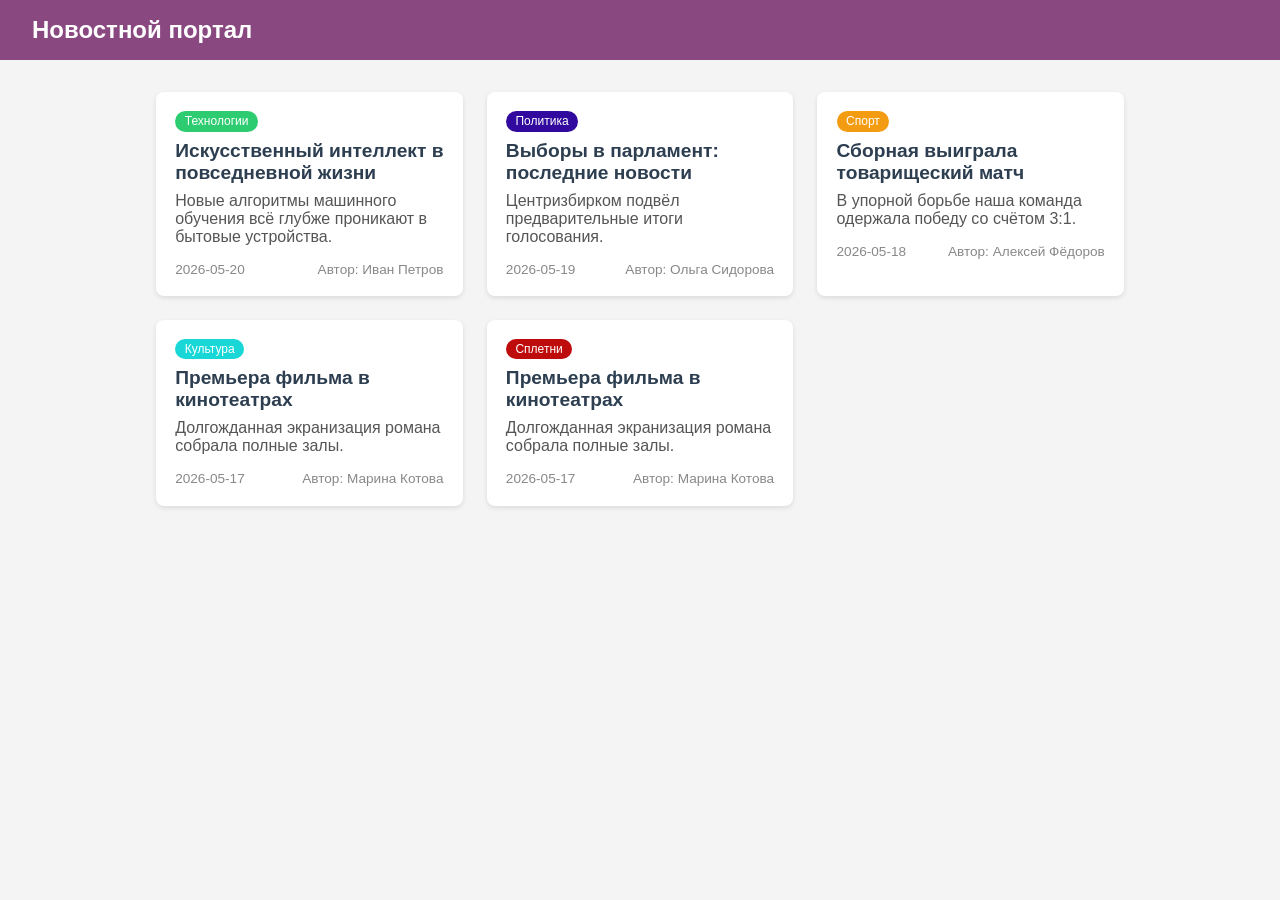
==== index.html @ 19d83688 "Add files via upload" ====
<!DOCTYPE html>
<html lang="ru">
<head>
    <meta charset="UTF-8">
    <meta name="viewport" content="width=device-width, initial-scale=1.0">
    <title>Новостной портал</title>
    <link rel="stylesheet" href="style.css">
</head>
<body>
    <header>
        <h1>Новостной портал</h1>
    </header>

    <div class="container">
        <div class="news-grid" id="newsContainer"></div>
    </div>

</footer>

    <script src="script_view.js"></script>
</footer>
</body>
</html>
---- style.css ----
* {
    box-sizing: border-box;
    margin: 0;
    padding: 0;
}

body {
    font-family: 'Segoe UI', Tahoma, Geneva, Verdana, sans-serif;
    background: #f4f4f4;
}

header {
    background: #894980;
    color: white;
    padding: 1rem 2rem;
    display: flex;
    justify-content: space-between;
    align-items: center;
}

header h1 {
    font-size: 1.5rem;
}

.btn {
    background: #7d2675;
    color: white;
    border: none;
    padding: 0.5rem 1rem;
    border-radius: 4px;
    cursor: pointer;
    font-size: 1rem;
    text-decoration: none;
    display: inline-block;
    transition: background 0.2s;
}

.btn:hover {
    background: #2980b9;
}

.btn.danger {
    background: #e74c3c;
}

.btn.danger:hover {
    background: #c0392b;
}

.btn.warning {
    background: #f39c12;
}

.btn.warning:hover {
    background: #e67e22;
}

.container {
    max-width: 1000px;
    margin: 2rem auto;
    padding: 0 1rem;
}

/* Форма добавления / редактирования */
.add-form {
    background: white;
    padding: 1.5rem;
    border-radius: 8px;
    box-shadow: 0 2px 5px rgba(0,0,0,0.1);
    margin-bottom: 2rem;
    display: none;
}

.add-form.active {
    display: block;
}

.form-group {
    margin-bottom: 1rem;
}

.form-group label {
    display: block;
    margin-bottom: 0.3rem;
    font-weight: 600;
}

.form-group input,
.form-group textarea,
.form-group select {
    width: 100%;
    padding: 0.5rem;
    border: 1px solid #ddd;
    border-radius: 4px;
    font-family: inherit;
}

.form-group textarea {
    min-height: 80px;
    resize: vertical;
}

/* Сетка для отображения новостей (на главной) */
.news-grid {
    display: grid;
    grid-template-columns: repeat(auto-fill, minmax(300px, 1fr));
    gap: 1.5rem;
}

/* Карточки (и для главной, и для админки — с некоторыми отличиями) */
.card {
    background: white;
    border-radius: 8px;
    overflow: hidden;
    box-shadow: 0 2px 5px rgba(0,0,0,0.1);
    display: flex;
    flex-direction: column;
}

.card-body {
    padding: 1.2rem;
    flex: 1;
}

.card-title {
    font-size: 1.2rem;
    margin-bottom: 0.5rem;
    color: #2c3e50;
}

.card-text {
    color: #555;
    margin-bottom: 1rem;
}

.card-meta {
    font-size: 0.85rem;
    color: #888;
    display: flex;
    justify-content: space-between;
    margin-top: 1rem;
}

.badge {
    display: inline-block;
    padding: 0.2rem 0.6rem;
    border-radius: 12px;
    font-size: 0.75rem;
    color: white;
    background: #3498db;
    margin-bottom: 0.5rem;
}


.badge.gossip { background: #be0b0b; }
.badge.politics { background: #31099e; }
.badge.tech { background: #2ecc71; }
.badge.sport { background: #f39c12; }
.badge.culture { background: #19d7d7; }

.card-actions {
    padding: 0.8rem 1.2rem;
    border-top: 1px solid #eee;
    display: flex;
    gap: 0.5rem;
}

/* Список в админке: гибкая таблица */
.admin-news-list .admin-item {
    background: white;
    padding: 1rem;
    margin-bottom: 0.8rem;
    border-radius: 6px;
    box-shadow: 0 1px 3px rgba(0,0,0,0.1);
    display: flex;
    justify-content: space-between;
    align-items: center;
}

.admin-item .info {
    flex: 1;
}

.admin-item .info strong {
    font-size: 1.1rem;
}

.admin-item .info .meta {
    font-size: 0.85rem;
    color: #666;
    margin-top: 0.3rem;
}

.admin-item .actions {
    display: flex;
    gap: 0.5rem;
}
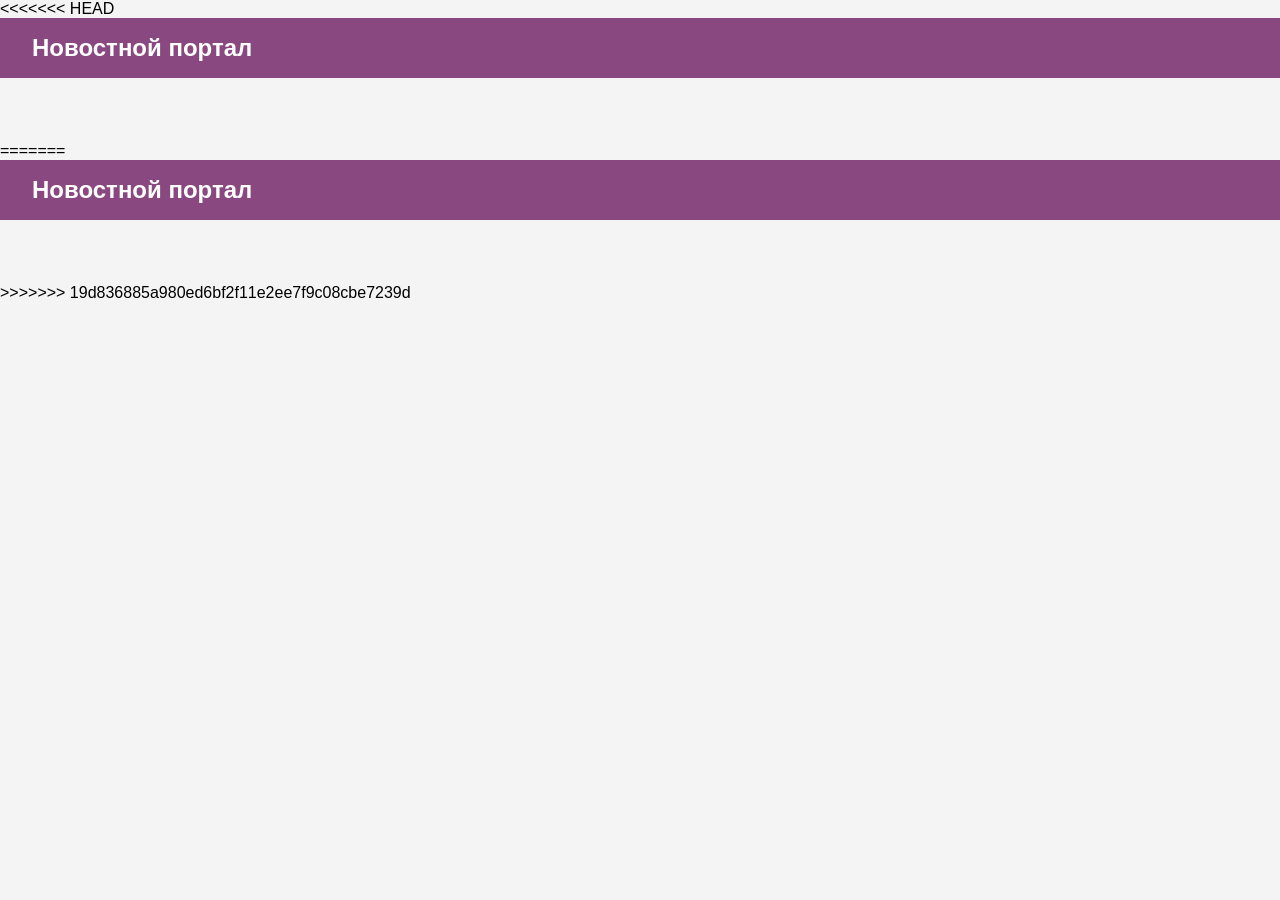
==== commit 089bd6cc: "sdd" ====
--- a/index.html
+++ b/index.html
@@ -1,23 +1,48 @@
-<!DOCTYPE html>
-<html lang="ru">
-<head>
-    <meta charset="UTF-8">
-    <meta name="viewport" content="width=device-width, initial-scale=1.0">
-    <title>Новостной портал</title>
-    <link rel="stylesheet" href="style.css">
-</head>
-<body>
-    <header>
-        <h1>Новостной портал</h1>
-    </header>
-
-    <div class="container">
-        <div class="news-grid" id="newsContainer"></div>
-    </div>
-
-</footer>
-
-    <script src="script_view.js"></script>
-</footer>
-</body>
+<<<<<<< HEAD
+<!DOCTYPE html>
+<html lang="ru">
+<head>
+    <meta charset="UTF-8">
+    <meta name="viewport" content="width=device-width, initial-scale=1.0">
+    <title>Новостной портал</title>
+    <link rel="stylesheet" href="style.css">
+</head>
+<body>
+    <header>
+        <h1>Новостной портал</h1>
+    </header>
+
+    <div class="container">
+        <div class="news-grid" id="newsContainer"></div>
+    </div>
+
+</footer>
+
+    <script src="script_view.js"></script>
+</footer>
+</body>
+=======
+<!DOCTYPE html>
+<html lang="ru">
+<head>
+    <meta charset="UTF-8">
+    <meta name="viewport" content="width=device-width, initial-scale=1.0">
+    <title>Новостной портал</title>
+    <link rel="stylesheet" href="style.css">
+</head>
+<body>
+    <header>
+        <h1>Новостной портал</h1>
+    </header>
+
+    <div class="container">
+        <div class="news-grid" id="newsContainer"></div>
+    </div>
+
+</footer>
+
+    <script src="script_view.js"></script>
+</footer>
+</body>
+>>>>>>> 19d836885a980ed6bf2f11e2ee7f9c08cbe7239d
 </html>
--- a/style.css
+++ b/style.css
@@ -1,197 +1,197 @@
-* {
-    box-sizing: border-box;
-    margin: 0;
-    padding: 0;
-}
-
-body {
-    font-family: 'Segoe UI', Tahoma, Geneva, Verdana, sans-serif;
-    background: #f4f4f4;
-}
-
-header {
-    background: #894980;
-    color: white;
-    padding: 1rem 2rem;
-    display: flex;
-    justify-content: space-between;
-    align-items: center;
-}
-
-header h1 {
-    font-size: 1.5rem;
-}
-
-.btn {
-    background: #7d2675;
-    color: white;
-    border: none;
-    padding: 0.5rem 1rem;
-    border-radius: 4px;
-    cursor: pointer;
-    font-size: 1rem;
-    text-decoration: none;
-    display: inline-block;
-    transition: background 0.2s;
-}
-
-.btn:hover {
-    background: #2980b9;
-}
-
-.btn.danger {
-    background: #e74c3c;
-}
-
-.btn.danger:hover {
-    background: #c0392b;
-}
-
-.btn.warning {
-    background: #f39c12;
-}
-
-.btn.warning:hover {
-    background: #e67e22;
-}
-
-.container {
-    max-width: 1000px;
-    margin: 2rem auto;
-    padding: 0 1rem;
-}
-
-/* Форма добавления / редактирования */
-.add-form {
-    background: white;
-    padding: 1.5rem;
-    border-radius: 8px;
-    box-shadow: 0 2px 5px rgba(0,0,0,0.1);
-    margin-bottom: 2rem;
-    display: none;
-}
-
-.add-form.active {
-    display: block;
-}
-
-.form-group {
-    margin-bottom: 1rem;
-}
-
-.form-group label {
-    display: block;
-    margin-bottom: 0.3rem;
-    font-weight: 600;
-}
-
-.form-group input,
-.form-group textarea,
-.form-group select {
-    width: 100%;
-    padding: 0.5rem;
-    border: 1px solid #ddd;
-    border-radius: 4px;
-    font-family: inherit;
-}
-
-.form-group textarea {
-    min-height: 80px;
-    resize: vertical;
-}
-
-/* Сетка для отображения новостей (на главной) */
-.news-grid {
-    display: grid;
-    grid-template-columns: repeat(auto-fill, minmax(300px, 1fr));
-    gap: 1.5rem;
-}
-
-/* Карточки (и для главной, и для админки — с некоторыми отличиями) */
-.card {
-    background: white;
-    border-radius: 8px;
-    overflow: hidden;
-    box-shadow: 0 2px 5px rgba(0,0,0,0.1);
-    display: flex;
-    flex-direction: column;
-}
-
-.card-body {
-    padding: 1.2rem;
-    flex: 1;
-}
-
-.card-title {
-    font-size: 1.2rem;
-    margin-bottom: 0.5rem;
-    color: #2c3e50;
-}
-
-.card-text {
-    color: #555;
-    margin-bottom: 1rem;
-}
-
-.card-meta {
-    font-size: 0.85rem;
-    color: #888;
-    display: flex;
-    justify-content: space-between;
-    margin-top: 1rem;
-}
-
-.badge {
-    display: inline-block;
-    padding: 0.2rem 0.6rem;
-    border-radius: 12px;
-    font-size: 0.75rem;
-    color: white;
-    background: #3498db;
-    margin-bottom: 0.5rem;
-}
-
-
-.badge.gossip { background: #be0b0b; }
-.badge.politics { background: #31099e; }
-.badge.tech { background: #2ecc71; }
-.badge.sport { background: #f39c12; }
-.badge.culture { background: #19d7d7; }
-
-.card-actions {
-    padding: 0.8rem 1.2rem;
-    border-top: 1px solid #eee;
-    display: flex;
-    gap: 0.5rem;
-}
-
-/* Список в админке: гибкая таблица */
-.admin-news-list .admin-item {
-    background: white;
-    padding: 1rem;
-    margin-bottom: 0.8rem;
-    border-radius: 6px;
-    box-shadow: 0 1px 3px rgba(0,0,0,0.1);
-    display: flex;
-    justify-content: space-between;
-    align-items: center;
-}
-
-.admin-item .info {
-    flex: 1;
-}
-
-.admin-item .info strong {
-    font-size: 1.1rem;
-}
-
-.admin-item .info .meta {
-    font-size: 0.85rem;
-    color: #666;
-    margin-top: 0.3rem;
-}
-
-.admin-item .actions {
-    display: flex;
-    gap: 0.5rem;
+* {
+    box-sizing: border-box;
+    margin: 0;
+    padding: 0;
+}
+
+body {
+    font-family: 'Segoe UI', Tahoma, Geneva, Verdana, sans-serif;
+    background: #f4f4f4;
+}
+
+header {
+    background: #894980;
+    color: white;
+    padding: 1rem 2rem;
+    display: flex;
+    justify-content: space-between;
+    align-items: center;
+}
+
+header h1 {
+    font-size: 1.5rem;
+}
+
+.btn {
+    background: #7d2675;
+    color: white;
+    border: none;
+    padding: 0.5rem 1rem;
+    border-radius: 4px;
+    cursor: pointer;
+    font-size: 1rem;
+    text-decoration: none;
+    display: inline-block;
+    transition: background 0.2s;
+}
+
+.btn:hover {
+    background: #2980b9;
+}
+
+.btn.danger {
+    background: #e74c3c;
+}
+
+.btn.danger:hover {
+    background: #c0392b;
+}
+
+.btn.warning {
+    background: #f39c12;
+}
+
+.btn.warning:hover {
+    background: #e67e22;
+}
+
+.container {
+    max-width: 1000px;
+    margin: 2rem auto;
+    padding: 0 1rem;
+}
+
+/* Форма добавления / редактирования */
+.add-form {
+    background: white;
+    padding: 1.5rem;
+    border-radius: 8px;
+    box-shadow: 0 2px 5px rgba(0,0,0,0.1);
+    margin-bottom: 2rem;
+    display: none;
+}
+
+.add-form.active {
+    display: block;
+}
+
+.form-group {
+    margin-bottom: 1rem;
+}
+
+.form-group label {
+    display: block;
+    margin-bottom: 0.3rem;
+    font-weight: 600;
+}
+
+.form-group input,
+.form-group textarea,
+.form-group select {
+    width: 100%;
+    padding: 0.5rem;
+    border: 1px solid #ddd;
+    border-radius: 4px;
+    font-family: inherit;
+}
+
+.form-group textarea {
+    min-height: 80px;
+    resize: vertical;
+}
+
+/* Сетка для отображения новостей (на главной) */
+.news-grid {
+    display: grid;
+    grid-template-columns: repeat(auto-fill, minmax(300px, 1fr));
+    gap: 1.5rem;
+}
+
+/* Карточки (и для главной, и для админки — с некоторыми отличиями) */
+.card {
+    background: white;
+    border-radius: 8px;
+    overflow: hidden;
+    box-shadow: 0 2px 5px rgba(0,0,0,0.1);
+    display: flex;
+    flex-direction: column;
+}
+
+.card-body {
+    padding: 1.2rem;
+    flex: 1;
+}
+
+.card-title {
+    font-size: 1.2rem;
+    margin-bottom: 0.5rem;
+    color: #2c3e50;
+}
+
+.card-text {
+    color: #555;
+    margin-bottom: 1rem;
+}
+
+.card-meta {
+    font-size: 0.85rem;
+    color: #888;
+    display: flex;
+    justify-content: space-between;
+    margin-top: 1rem;
+}
+
+.badge {
+    display: inline-block;
+    padding: 0.2rem 0.6rem;
+    border-radius: 12px;
+    font-size: 0.75rem;
+    color: white;
+    background: #3498db;
+    margin-bottom: 0.5rem;
+}
+
+
+.badge.gossip { background: #be0b0b; }
+.badge.politics { background: #31099e; }
+.badge.tech { background: #2ecc71; }
+.badge.sport { background: #f39c12; }
+.badge.culture { background: #19d7d7; }
+
+.card-actions {
+    padding: 0.8rem 1.2rem;
+    border-top: 1px solid #eee;
+    display: flex;
+    gap: 0.5rem;
+}
+
+/* Список в админке: гибкая таблица */
+.admin-news-list .admin-item {
+    background: white;
+    padding: 1rem;
+    margin-bottom: 0.8rem;
+    border-radius: 6px;
+    box-shadow: 0 1px 3px rgba(0,0,0,0.1);
+    display: flex;
+    justify-content: space-between;
+    align-items: center;
+}
+
+.admin-item .info {
+    flex: 1;
+}
+
+.admin-item .info strong {
+    font-size: 1.1rem;
+}
+
+.admin-item .info .meta {
+    font-size: 0.85rem;
+    color: #666;
+    margin-top: 0.3rem;
+}
+
+.admin-item .actions {
+    display: flex;
+    gap: 0.5rem;
 }
--- a/style.css
+++ b/style.css
@@ -1,197 +1,197 @@
-* {
-    box-sizing: border-box;
-    margin: 0;
-    padding: 0;
-}
-
-body {
-    font-family: 'Segoe UI', Tahoma, Geneva, Verdana, sans-serif;
-    background: #f4f4f4;
-}
-
-header {
-    background: #894980;
-    color: white;
-    padding: 1rem 2rem;
-    display: flex;
-    justify-content: space-between;
-    align-items: center;
-}
-
-header h1 {
-    font-size: 1.5rem;
-}
-
-.btn {
-    background: #7d2675;
-    color: white;
-    border: none;
-    padding: 0.5rem 1rem;
-    border-radius: 4px;
-    cursor: pointer;
-    font-size: 1rem;
-    text-decoration: none;
-    display: inline-block;
-    transition: background 0.2s;
-}
-
-.btn:hover {
-    background: #2980b9;
-}
-
-.btn.danger {
-    background: #e74c3c;
-}
-
-.btn.danger:hover {
-    background: #c0392b;
-}
-
-.btn.warning {
-    background: #f39c12;
-}
-
-.btn.warning:hover {
-    background: #e67e22;
-}
-
-.container {
-    max-width: 1000px;
-    margin: 2rem auto;
-    padding: 0 1rem;
-}
-
-/* Форма добавления / редактирования */
-.add-form {
-    background: white;
-    padding: 1.5rem;
-    border-radius: 8px;
-    box-shadow: 0 2px 5px rgba(0,0,0,0.1);
-    margin-bottom: 2rem;
-    display: none;
-}
-
-.add-form.active {
-    display: block;
-}
-
-.form-group {
-    margin-bottom: 1rem;
-}
-
-.form-group label {
-    display: block;
-    margin-bottom: 0.3rem;
-    font-weight: 600;
-}
-
-.form-group input,
-.form-group textarea,
-.form-group select {
-    width: 100%;
-    padding: 0.5rem;
-    border: 1px solid #ddd;
-    border-radius: 4px;
-    font-family: inherit;
-}
-
-.form-group textarea {
-    min-height: 80px;
-    resize: vertical;
-}
-
-/* Сетка для отображения новостей (на главной) */
-.news-grid {
-    display: grid;
-    grid-template-columns: repeat(auto-fill, minmax(300px, 1fr));
-    gap: 1.5rem;
-}
-
-/* Карточки (и для главной, и для админки — с некоторыми отличиями) */
-.card {
-    background: white;
-    border-radius: 8px;
-    overflow: hidden;
-    box-shadow: 0 2px 5px rgba(0,0,0,0.1);
-    display: flex;
-    flex-direction: column;
-}
-
-.card-body {
-    padding: 1.2rem;
-    flex: 1;
-}
-
-.card-title {
-    font-size: 1.2rem;
-    margin-bottom: 0.5rem;
-    color: #2c3e50;
-}
-
-.card-text {
-    color: #555;
-    margin-bottom: 1rem;
-}
-
-.card-meta {
-    font-size: 0.85rem;
-    color: #888;
-    display: flex;
-    justify-content: space-between;
-    margin-top: 1rem;
-}
-
-.badge {
-    display: inline-block;
-    padding: 0.2rem 0.6rem;
-    border-radius: 12px;
-    font-size: 0.75rem;
-    color: white;
-    background: #3498db;
-    margin-bottom: 0.5rem;
-}
-
-
-.badge.gossip { background: #be0b0b; }
-.badge.politics { background: #31099e; }
-.badge.tech { background: #2ecc71; }
-.badge.sport { background: #f39c12; }
-.badge.culture { background: #19d7d7; }
-
-.card-actions {
-    padding: 0.8rem 1.2rem;
-    border-top: 1px solid #eee;
-    display: flex;
-    gap: 0.5rem;
-}
-
-/* Список в админке: гибкая таблица */
-.admin-news-list .admin-item {
-    background: white;
-    padding: 1rem;
-    margin-bottom: 0.8rem;
-    border-radius: 6px;
-    box-shadow: 0 1px 3px rgba(0,0,0,0.1);
-    display: flex;
-    justify-content: space-between;
-    align-items: center;
-}
-
-.admin-item .info {
-    flex: 1;
-}
-
-.admin-item .info strong {
-    font-size: 1.1rem;
-}
-
-.admin-item .info .meta {
-    font-size: 0.85rem;
-    color: #666;
-    margin-top: 0.3rem;
-}
-
-.admin-item .actions {
-    display: flex;
-    gap: 0.5rem;
+* {
+    box-sizing: border-box;
+    margin: 0;
+    padding: 0;
+}
+
+body {
+    font-family: 'Segoe UI', Tahoma, Geneva, Verdana, sans-serif;
+    background: #f4f4f4;
+}
+
+header {
+    background: #894980;
+    color: white;
+    padding: 1rem 2rem;
+    display: flex;
+    justify-content: space-between;
+    align-items: center;
+}
+
+header h1 {
+    font-size: 1.5rem;
+}
+
+.btn {
+    background: #7d2675;
+    color: white;
+    border: none;
+    padding: 0.5rem 1rem;
+    border-radius: 4px;
+    cursor: pointer;
+    font-size: 1rem;
+    text-decoration: none;
+    display: inline-block;
+    transition: background 0.2s;
+}
+
+.btn:hover {
+    background: #2980b9;
+}
+
+.btn.danger {
+    background: #e74c3c;
+}
+
+.btn.danger:hover {
+    background: #c0392b;
+}
+
+.btn.warning {
+    background: #f39c12;
+}
+
+.btn.warning:hover {
+    background: #e67e22;
+}
+
+.container {
+    max-width: 1000px;
+    margin: 2rem auto;
+    padding: 0 1rem;
+}
+
+/* Форма добавления / редактирования */
+.add-form {
+    background: white;
+    padding: 1.5rem;
+    border-radius: 8px;
+    box-shadow: 0 2px 5px rgba(0,0,0,0.1);
+    margin-bottom: 2rem;
+    display: none;
+}
+
+.add-form.active {
+    display: block;
+}
+
+.form-group {
+    margin-bottom: 1rem;
+}
+
+.form-group label {
+    display: block;
+    margin-bottom: 0.3rem;
+    font-weight: 600;
+}
+
+.form-group input,
+.form-group textarea,
+.form-group select {
+    width: 100%;
+    padding: 0.5rem;
+    border: 1px solid #ddd;
+    border-radius: 4px;
+    font-family: inherit;
+}
+
+.form-group textarea {
+    min-height: 80px;
+    resize: vertical;
+}
+
+/* Сетка для отображения новостей (на главной) */
+.news-grid {
+    display: grid;
+    grid-template-columns: repeat(auto-fill, minmax(300px, 1fr));
+    gap: 1.5rem;
+}
+
+/* Карточки (и для главной, и для админки — с некоторыми отличиями) */
+.card {
+    background: white;
+    border-radius: 8px;
+    overflow: hidden;
+    box-shadow: 0 2px 5px rgba(0,0,0,0.1);
+    display: flex;
+    flex-direction: column;
+}
+
+.card-body {
+    padding: 1.2rem;
+    flex: 1;
+}
+
+.card-title {
+    font-size: 1.2rem;
+    margin-bottom: 0.5rem;
+    color: #2c3e50;
+}
+
+.card-text {
+    color: #555;
+    margin-bottom: 1rem;
+}
+
+.card-meta {
+    font-size: 0.85rem;
+    color: #888;
+    display: flex;
+    justify-content: space-between;
+    margin-top: 1rem;
+}
+
+.badge {
+    display: inline-block;
+    padding: 0.2rem 0.6rem;
+    border-radius: 12px;
+    font-size: 0.75rem;
+    color: white;
+    background: #3498db;
+    margin-bottom: 0.5rem;
+}
+
+
+.badge.gossip { background: #be0b0b; }
+.badge.politics { background: #31099e; }
+.badge.tech { background: #2ecc71; }
+.badge.sport { background: #f39c12; }
+.badge.culture { background: #19d7d7; }
+
+.card-actions {
+    padding: 0.8rem 1.2rem;
+    border-top: 1px solid #eee;
+    display: flex;
+    gap: 0.5rem;
+}
+
+/* Список в админке: гибкая таблица */
+.admin-news-list .admin-item {
+    background: white;
+    padding: 1rem;
+    margin-bottom: 0.8rem;
+    border-radius: 6px;
+    box-shadow: 0 1px 3px rgba(0,0,0,0.1);
+    display: flex;
+    justify-content: space-between;
+    align-items: center;
+}
+
+.admin-item .info {
+    flex: 1;
+}
+
+.admin-item .info strong {
+    font-size: 1.1rem;
+}
+
+.admin-item .info .meta {
+    font-size: 0.85rem;
+    color: #666;
+    margin-top: 0.3rem;
+}
+
+.admin-item .actions {
+    display: flex;
+    gap: 0.5rem;
 }
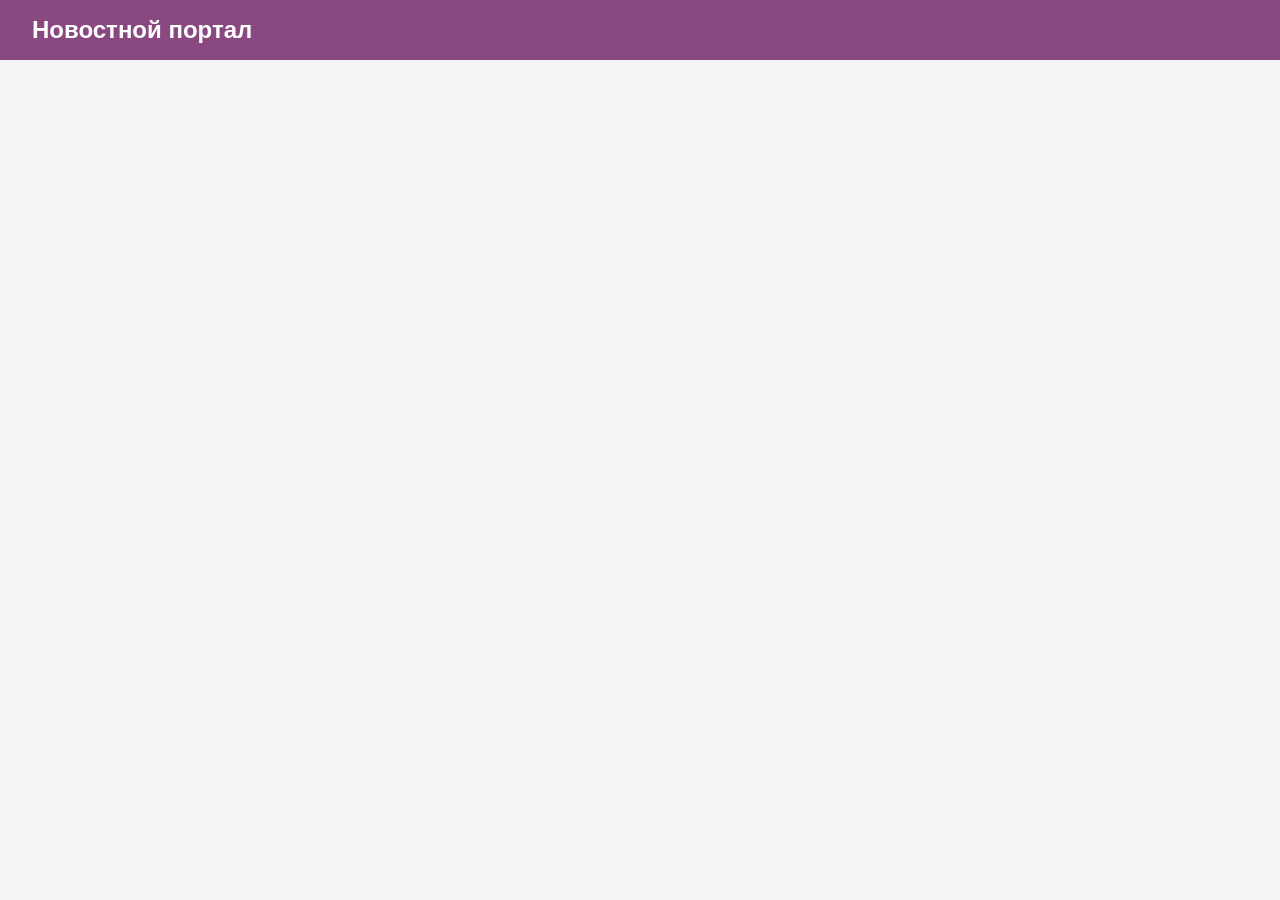
==== commit 9c948cd7: "Update index.html" ====
--- a/index.html
+++ b/index.html
@@ -1,4 +1,3 @@
-<<<<<<< HEAD
 <!DOCTYPE html>
 <html lang="ru">
 <head>
@@ -21,28 +20,4 @@
     <script src="script_view.js"></script>
 </footer>
 </body>
-=======
-<!DOCTYPE html>
-<html lang="ru">
-<head>
-    <meta charset="UTF-8">
-    <meta name="viewport" content="width=device-width, initial-scale=1.0">
-    <title>Новостной портал</title>
-    <link rel="stylesheet" href="style.css">
-</head>
-<body>
-    <header>
-        <h1>Новостной портал</h1>
-    </header>
-
-    <div class="container">
-        <div class="news-grid" id="newsContainer"></div>
-    </div>
-
-</footer>
-
-    <script src="script_view.js"></script>
-</footer>
-</body>
->>>>>>> 19d836885a980ed6bf2f11e2ee7f9c08cbe7239d
 </html>
--- a/style.css
+++ b/style.css
@@ -194,4 +194,201 @@
 .admin-item .actions {
     display: flex;
     gap: 0.5rem;
+}
+* {
+    box-sizing: border-box;
+    margin: 0;
+    padding: 0;
+}
+
+body {
+    font-family: 'Segoe UI', Tahoma, Geneva, Verdana, sans-serif;
+    background: #f4f4f4;
+}
+
+header {
+    background: #894980;
+    color: white;
+    padding: 1rem 2rem;
+    display: flex;
+    justify-content: space-between;
+    align-items: center;
+}
+
+header h1 {
+    font-size: 1.5rem;
+}
+
+.btn {
+    background: #7d2675;
+    color: white;
+    border: none;
+    padding: 0.5rem 1rem;
+    border-radius: 4px;
+    cursor: pointer;
+    font-size: 1rem;
+    text-decoration: none;
+    display: inline-block;
+    transition: background 0.2s;
+}
+
+.btn:hover {
+    background: #2980b9;
+}
+
+.btn.danger {
+    background: #e74c3c;
+}
+
+.btn.danger:hover {
+    background: #c0392b;
+}
+
+.btn.warning {
+    background: #f39c12;
+}
+
+.btn.warning:hover {
+    background: #e67e22;
+}
+
+.container {
+    max-width: 1000px;
+    margin: 2rem auto;
+    padding: 0 1rem;
+}
+
+/* Форма добавления / редактирования */
+.add-form {
+    background: white;
+    padding: 1.5rem;
+    border-radius: 8px;
+    box-shadow: 0 2px 5px rgba(0,0,0,0.1);
+    margin-bottom: 2rem;
+    display: none;
+}
+
+.add-form.active {
+    display: block;
+}
+
+.form-group {
+    margin-bottom: 1rem;
+}
+
+.form-group label {
+    display: block;
+    margin-bottom: 0.3rem;
+    font-weight: 600;
+}
+
+.form-group input,
+.form-group textarea,
+.form-group select {
+    width: 100%;
+    padding: 0.5rem;
+    border: 1px solid #ddd;
+    border-radius: 4px;
+    font-family: inherit;
+}
+
+.form-group textarea {
+    min-height: 80px;
+    resize: vertical;
+}
+
+/* Сетка для отображения новостей (на главной) */
+.news-grid {
+    display: grid;
+    grid-template-columns: repeat(auto-fill, minmax(300px, 1fr));
+    gap: 1.5rem;
+}
+
+/* Карточки (и для главной, и для админки — с некоторыми отличиями) */
+.card {
+    background: white;
+    border-radius: 8px;
+    overflow: hidden;
+    box-shadow: 0 2px 5px rgba(0,0,0,0.1);
+    display: flex;
+    flex-direction: column;
+}
+
+.card-body {
+    padding: 1.2rem;
+    flex: 1;
+}
+
+.card-title {
+    font-size: 1.2rem;
+    margin-bottom: 0.5rem;
+    color: #2c3e50;
+}
+
+.card-text {
+    color: #555;
+    margin-bottom: 1rem;
+}
+
+.card-meta {
+    font-size: 0.85rem;
+    color: #888;
+    display: flex;
+    justify-content: space-between;
+    margin-top: 1rem;
+}
+
+.badge {
+    display: inline-block;
+    padding: 0.2rem 0.6rem;
+    border-radius: 12px;
+    font-size: 0.75rem;
+    color: white;
+    background: #3498db;
+    margin-bottom: 0.5rem;
+}
+
+
+.badge.gossip { background: #be0b0b; }
+.badge.politics { background: #31099e; }
+.badge.tech { background: #2ecc71; }
+.badge.sport { background: #f39c12; }
+.badge.culture { background: #19d7d7; }
+
+.card-actions {
+    padding: 0.8rem 1.2rem;
+    border-top: 1px solid #eee;
+    display: flex;
+    gap: 0.5rem;
+}
+
+/* Список в админке: гибкая таблица */
+.admin-news-list .admin-item {
+    background: white;
+    padding: 1rem;
+    margin-bottom: 0.8rem;
+    border-radius: 6px;
+    box-shadow: 0 1px 3px rgba(0,0,0,0.1);
+    display: flex;
+    justify-content: space-between;
+    align-items: center;
+}
+
+.admin-item .info {
+    flex: 1;
+}
+
+.admin-item .info strong {
+    font-size: 1.1rem;
+}
+
+.admin-item .info .meta {
+    font-size: 0.85rem;
+    color: #666;
+    margin-top: 0.3rem;
+}
+
+.admin-item .actions {
+    display: flex;
+    gap: 0.5rem;
 }
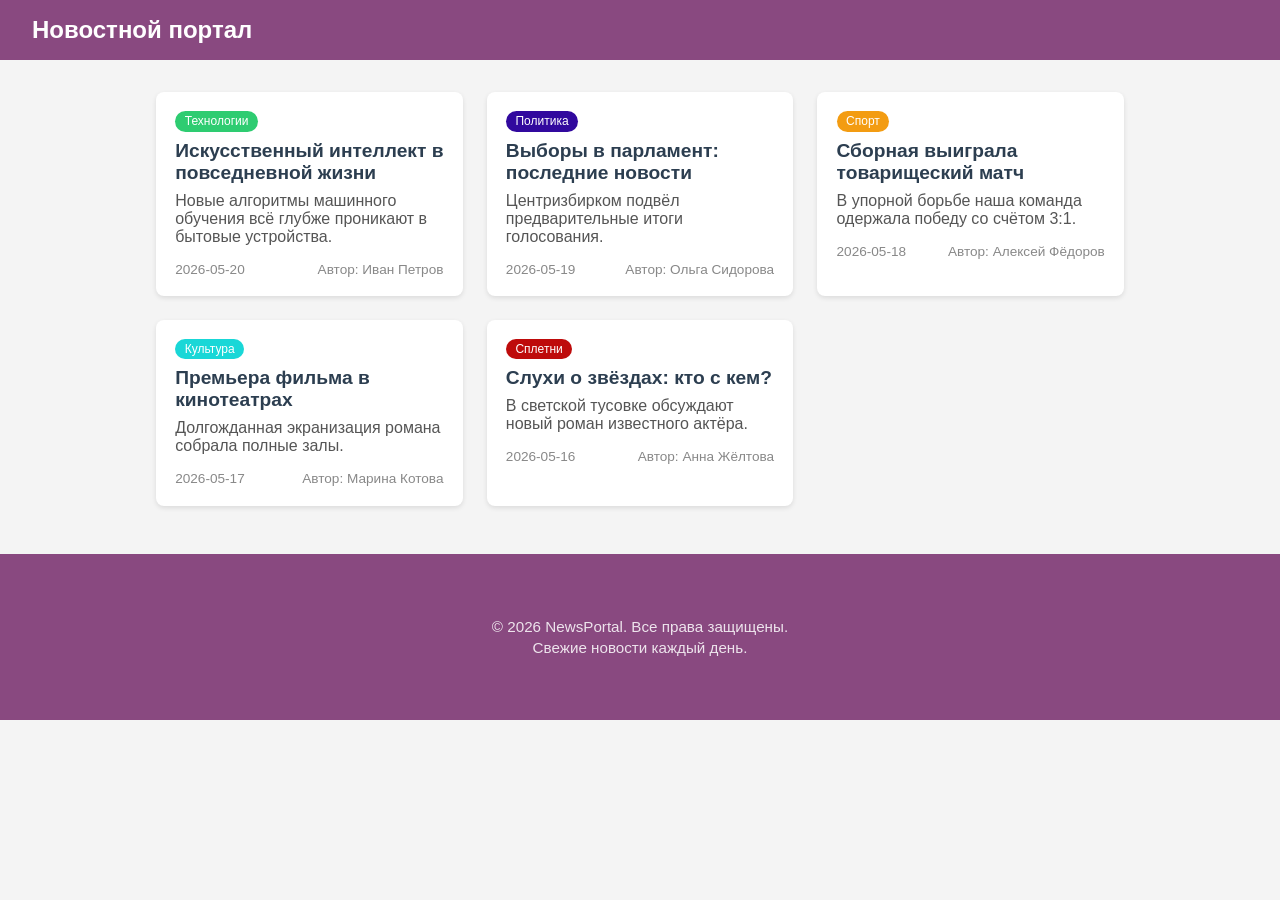
==== commit 20020ba2: "аопотвопаил" ====
--- a/index.html
+++ b/index.html
@@ -15,9 +15,13 @@
         <div class="news-grid" id="newsContainer"></div>
     </div>
 
-</footer>
+    <footer class="site-footer">
+        <div class="container">
+            <p>&copy; 2026 NewsPortal. Все права защищены.</p>
+            <p>Свежие новости каждый день.</p>
+        </div>
+    </footer>
 
     <script src="script_view.js"></script>
-</footer>
 </body>
 </html>
--- a/style.css
+++ b/style.css
@@ -107,7 +107,7 @@
     gap: 1.5rem;
 }
 
-/* Карточки (и для главной, и для админки — с некоторыми отличиями) */
+/* Карточки */
 .card {
     background: white;
     border-radius: 8px;
@@ -151,7 +151,7 @@
     margin-bottom: 0.5rem;
 }
 
-
+/* Цвета категорий */
 .badge.gossip { background: #be0b0b; }
 .badge.politics { background: #31099e; }
 .badge.tech { background: #2ecc71; }
@@ -165,7 +165,7 @@
     gap: 0.5rem;
 }
 
-/* Список в админке: гибкая таблица */
+/* Список в админке */
 .admin-news-list .admin-item {
     background: white;
     padding: 1rem;
@@ -195,200 +195,18 @@
     display: flex;
     gap: 0.5rem;
 }
-* {
-    box-sizing: border-box;
-    margin: 0;
-    padding: 0;
-}
-
-body {
-    font-family: 'Segoe UI', Tahoma, Geneva, Verdana, sans-serif;
-    background: #f4f4f4;
-}
-
-header {
+
+/* Футер */
+.site-footer {
     background: #894980;
     color: white;
-    padding: 1rem 2rem;
-    display: flex;
-    justify-content: space-between;
-    align-items: center;
-}
-
-header h1 {
-    font-size: 1.5rem;
-}
-
-.btn {
-    background: #7d2675;
-    color: white;
-    border: none;
-    padding: 0.5rem 1rem;
-    border-radius: 4px;
-    cursor: pointer;
-    font-size: 1rem;
-    text-decoration: none;
-    display: inline-block;
-    transition: background 0.2s;
-}
-
-.btn:hover {
-    background: #2980b9;
-}
-
-.btn.danger {
-    background: #e74c3c;
-}
-
-.btn.danger:hover {
-    background: #c0392b;
-}
-
-.btn.warning {
-    background: #f39c12;
-}
-
-.btn.warning:hover {
-    background: #e67e22;
-}
-
-.container {
-    max-width: 1000px;
-    margin: 2rem auto;
-    padding: 0 1rem;
-}
-
-/* Форма добавления / редактирования */
-.add-form {
-    background: white;
-    padding: 1.5rem;
-    border-radius: 8px;
-    box-shadow: 0 2px 5px rgba(0,0,0,0.1);
-    margin-bottom: 2rem;
-    display: none;
-}
-
-.add-form.active {
-    display: block;
-}
-
-.form-group {
-    margin-bottom: 1rem;
-}
-
-.form-group label {
-    display: block;
-    margin-bottom: 0.3rem;
-    font-weight: 600;
-}
-
-.form-group input,
-.form-group textarea,
-.form-group select {
-    width: 100%;
-    padding: 0.5rem;
-    border: 1px solid #ddd;
-    border-radius: 4px;
-    font-family: inherit;
-}
-
-.form-group textarea {
-    min-height: 80px;
-    resize: vertical;
-}
-
-/* Сетка для отображения новостей (на главной) */
-.news-grid {
-    display: grid;
-    grid-template-columns: repeat(auto-fill, minmax(300px, 1fr));
-    gap: 1.5rem;
-}
-
-/* Карточки (и для главной, и для админки — с некоторыми отличиями) */
-.card {
-    background: white;
-    border-radius: 8px;
-    overflow: hidden;
-    box-shadow: 0 2px 5px rgba(0,0,0,0.1);
-    display: flex;
-    flex-direction: column;
-}
-
-.card-body {
-    padding: 1.2rem;
-    flex: 1;
-}
-
-.card-title {
-    font-size: 1.2rem;
-    margin-bottom: 0.5rem;
-    color: #2c3e50;
-}
-
-.card-text {
-    color: #555;
-    margin-bottom: 1rem;
-}
-
-.card-meta {
-    font-size: 0.85rem;
-    color: #888;
-    display: flex;
-    justify-content: space-between;
-    margin-top: 1rem;
-}
-
-.badge {
-    display: inline-block;
-    padding: 0.2rem 0.6rem;
-    border-radius: 12px;
-    font-size: 0.75rem;
-    color: white;
-    background: #3498db;
-    margin-bottom: 0.5rem;
-}
-
-
-.badge.gossip { background: #be0b0b; }
-.badge.politics { background: #31099e; }
-.badge.tech { background: #2ecc71; }
-.badge.sport { background: #f39c12; }
-.badge.culture { background: #19d7d7; }
-
-.card-actions {
-    padding: 0.8rem 1.2rem;
-    border-top: 1px solid #eee;
-    display: flex;
-    gap: 0.5rem;
-}
-
-/* Список в админке: гибкая таблица */
-.admin-news-list .admin-item {
-    background: white;
-    padding: 1rem;
-    margin-bottom: 0.8rem;
-    border-radius: 6px;
-    box-shadow: 0 1px 3px rgba(0,0,0,0.1);
-    display: flex;
-    justify-content: space-between;
-    align-items: center;
-}
-
-.admin-item .info {
-    flex: 1;
-}
-
-.admin-item .info strong {
-    font-size: 1.1rem;
-}
-
-.admin-item .info .meta {
-    font-size: 0.85rem;
-    color: #666;
-    margin-top: 0.3rem;
-}
-
-.admin-item .actions {
-    display: flex;
-    gap: 0.5rem;
+    text-align: center;
+    padding: 2rem 1rem;
+    margin-top: 3rem;
+}
+
+.site-footer p {
+    margin: 0.3rem 0;
+    font-size: 0.95rem;
+    opacity: 0.85;
 }
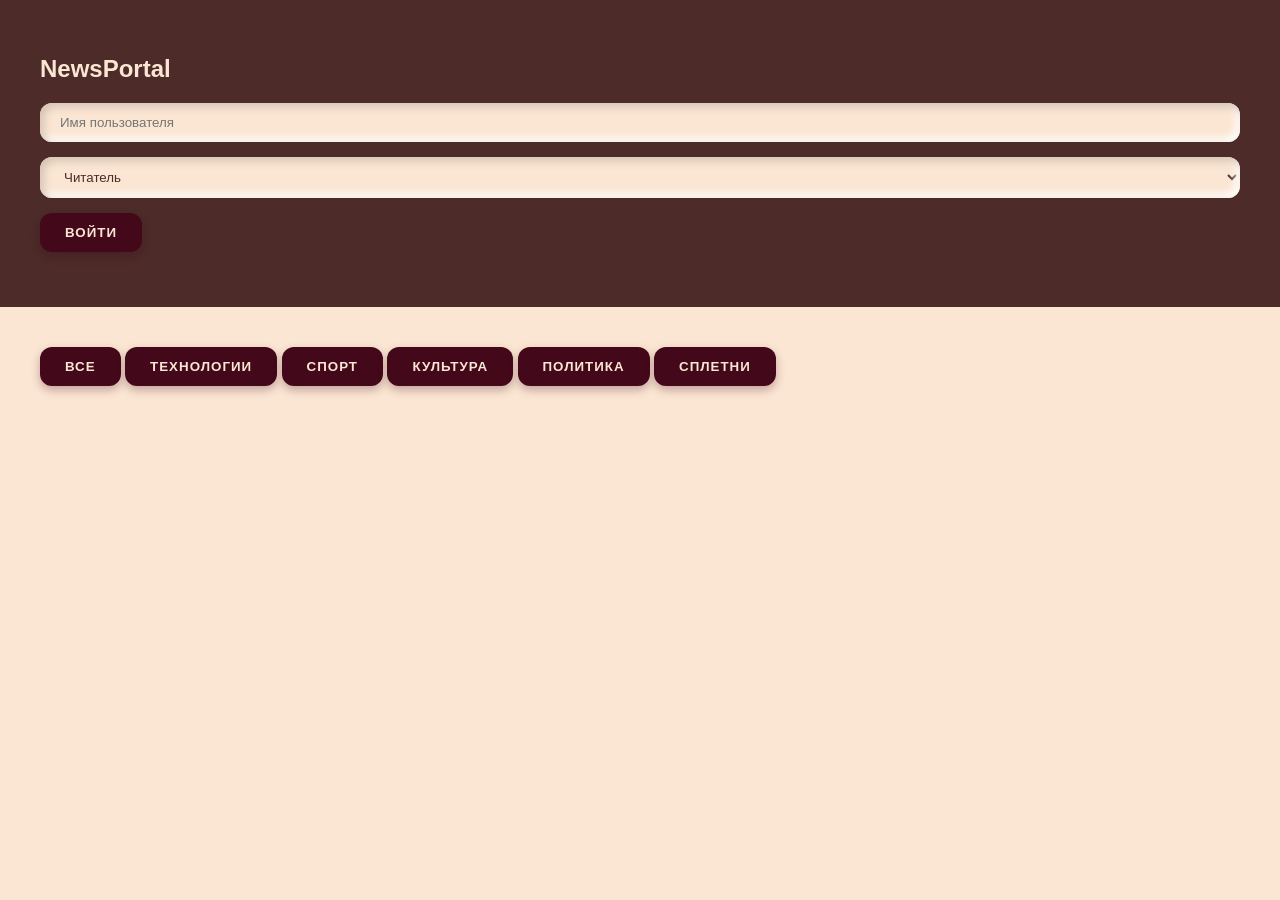
==== commit 9035d987: "gfjfgndhnперпа" ====
--- a/index.html
+++ b/index.html
@@ -2,26 +2,58 @@
 <html lang="ru">
 <head>
     <meta charset="UTF-8">
-    <meta name="viewport" content="width=device-width, initial-scale=1.0">
-    <title>Новостной портал</title>
+    <title>NewsPortal - Система</title>
     <link rel="stylesheet" href="style.css">
 </head>
 <body>
     <header>
-        <h1>Новостной портал</h1>
+        <nav class="container">
+            <h1>NewsPortal</h1>
+            <div id="authBlock">
+                <input type="text" id="username" placeholder="Имя пользователя">
+                <select id="userRole">
+                    <option value="reader">Читатель</option>
+                    <option value="editor">Автор</option>
+                </select>
+                <button onclick="login()">Войти</button>
+            </div>
+            <div id="userInfo" class="hidden">
+                <span id="welcomeText"></span>
+                <button onclick="logout()">Выйти</button>
+            </div>
+        </nav>
     </header>
 
-    <div class="container">
-        <div class="news-grid" id="newsContainer"></div>
-    </div>
+    <main class="container">
+        <!-- Секция для Автора -->
+        <section id="editorPanel" class="hidden card">
+            <h3>Создать публикацию</h3>
+            <input type="text" id="newsTitle" placeholder="Заголовок">
+            <select id="newsCategory">
+                <option value="Технологии">Технологии</option>
+                <option value="Спорт">Спорт</option>
+                <option value="Культура">Культура</option>
+                <option value="Политика">Политика</option>
+                <option value="Сплетни">Сплетни</option>
+            </select>
+            <textarea id="newsContent" placeholder="Текст новости"></textarea>
+            <button onclick="addNews()">Опубликовать</button>
+        </section>
 
-    <footer class="site-footer">
-        <div class="container">
-            <p>&copy; 2026 NewsPortal. Все права защищены.</p>
-            <p>Свежие новости каждый день.</p>
+        <!-- Фильтры -->
+        <div class="filters">
+            <button onclick="renderNews('all')">Все</button>
+            <button onclick="renderNews('Технологии')">Технологии</button>
+            <button onclick="renderNews('Спорт')">Спорт</button>
+            <button onclick="renderNews('Культура')">Культура</button>
+            <button onclick="renderNews('Политика')">Политика</button>
+            <button onclick="renderNews('Сплетни')">Сплетни</button>
+            <button onclick="renderNews('my-feed')" id="feedBtn" class="hidden">Моя лента</button>
         </div>
-    </footer>
 
-    <script src="script_view.js"></script>
+        <div id="newsContainer" class="news-grid"></div>
+    </main>
+
+    <script src="script.js"></script>
 </body>
 </html>
--- a/style.css
+++ b/style.css
@@ -1,212 +1,140 @@
-* {
-    box-sizing: border-box;
-    margin: 0;
-    padding: 0;
+:root {
+    /* Новая цветовая палитра */
+    --bg: #fbe6d3;           /* Светлый кремовый (основной фон) */
+    --primary: #4c2b29;      /* Глубокий коричневый (основной текст и акценты) */
+    --accent: #430819;       /* Темный бордовый (кнопки и важные детали) */
+    --secondary: #998170;    /* Теплый серо-коричневый (тени и границы) */
+    
+    /* Дополнительные переменные для неоморфизма и теней */
+    --shadow: 8px 8px 16px #d5c3b3, -8px -8px 16px #ffffff;
+    --inner-shadow: inset 4px 4px 8px #d5c3b3, inset -4px -4px 8px #ffffff;
+    --border-radius: 20px;
 }
 
 body {
     font-family: 'Segoe UI', Tahoma, Geneva, Verdana, sans-serif;
-    background: #f4f4f4;
+    margin: 0;
+    background: var(--bg);
+    color: var(--primary);
+}
+
+.logo {
+    font-size: 1.5rem;
+    font-weight: 800;
+    color: var(--accent);
+    text-transform: uppercase;
+    letter-spacing: 2px;
 }
 
 header {
-    background: #894980;
-    color: white;
-    padding: 1rem 2rem;
-    display: flex;
-    justify-content: space-between;
-    align-items: center;
-}
-
-header h1 {
-    font-size: 1.5rem;
-}
-
-.btn {
-    background: #7d2675;
-    color: white;
-    border: none;
-    padding: 0.5rem 1rem;
-    border-radius: 4px;
-    cursor: pointer;
-    font-size: 1rem;
-    text-decoration: none;
-    display: inline-block;
-    transition: background 0.2s;
-}
-
-.btn:hover {
-    background: #2980b9;
-}
-
-.btn.danger {
-    background: #e74c3c;
-}
-
-.btn.danger:hover {
-    background: #c0392b;
-}
-
-.btn.warning {
-    background: #f39c12;
-}
-
-.btn.warning:hover {
-    background: #e67e22;
+    background: var(--primary);
+    color: var(--bg);
+    padding: 15px 0;
 }
 
 .container {
-    max-width: 1000px;
-    margin: 2rem auto;
-    padding: 0 1rem;
+    max-width: 1200px;
+    margin: 40px auto;
+    padding: 0 20px;
 }
 
-/* Форма добавления / редактирования */
-.add-form {
-    background: white;
-    padding: 1.5rem;
-    border-radius: 8px;
-    box-shadow: 0 2px 5px rgba(0,0,0,0.1);
-    margin-bottom: 2rem;
-    display: none;
+/* Динамическая сетка */
+.news-grid {
+    display: grid;
+    grid-template-columns: repeat(auto-fit, minmax(320px, 1fr));
+    gap: 30px;
+    margin-top: 30px;
 }
 
-.add-form.active {
-    display: block;
-}
-
-.form-group {
-    margin-bottom: 1rem;
-}
-
-.form-group label {
-    display: block;
-    margin-bottom: 0.3rem;
-    font-weight: 600;
-}
-
-.form-group input,
-.form-group textarea,
-.form-group select {
-    width: 100%;
-    padding: 0.5rem;
-    border: 1px solid #ddd;
-    border-radius: 4px;
-    font-family: inherit;
-}
-
-.form-group textarea {
-    min-height: 80px;
-    resize: vertical;
-}
-
-/* Сетка для отображения новостей (на главной) */
-.news-grid {
-    display: grid;
-    grid-template-columns: repeat(auto-fill, minmax(300px, 1fr));
-    gap: 1.5rem;
+.featured {
+    grid-column: span 2;
+    grid-row: span 2;
 }
 
 /* Карточки */
-.card {
-    background: white;
-    border-radius: 8px;
-    overflow: hidden;
-    box-shadow: 0 2px 5px rgba(0,0,0,0.1);
+.card, .news-item {
+    background: var(--bg);
+    border-radius: var(--border-radius);
+    padding: 25px;
+    box-shadow: var(--shadow);
+    transition: all 0.3s ease;
+    border: 1px solid rgba(153, 129, 112, 0.2);
     display: flex;
     flex-direction: column;
 }
 
-.card-body {
-    padding: 1.2rem;
-    flex: 1;
+.news-item {
+    border-left: 5px solid var(--accent);
 }
 
-.card-title {
-    font-size: 1.2rem;
-    margin-bottom: 0.5rem;
-    color: #2c3e50;
+.card:hover, .news-item:hover {
+    transform: translateY(-5px);
+    box-shadow: 10px 10px 20px #d5c3b3, -10px -10px 20px #ffffff;
 }
 
-.card-text {
-    color: #555;
-    margin-bottom: 1rem;
+.card h2, .news-item h2 {
+    color: var(--accent);
+    margin-top: 0;
 }
 
-.card-meta {
-    font-size: 0.85rem;
-    color: #888;
-    display: flex;
-    justify-content: space-between;
-    margin-top: 1rem;
+/* Элементы интерфейса */
+.badge {
+    display: inline-block;
+    padding: 5px 15px;
+    border-radius: 20px;
+    background: var(--bg);
+    box-shadow: var(--inner-shadow);
+    font-size: 0.7rem;
+    color: var(--primary);
+    font-weight: bold;
+    margin-bottom: 15px;
+    width: fit-content;
 }
 
-.badge {
-    display: inline-block;
-    padding: 0.2rem 0.6rem;
+/* Поля ввода */
+textarea, input, select {
+    width: 100%;
+    background: var(--bg);
+    border: none;
+    padding: 12px 20px;
     border-radius: 12px;
-    font-size: 0.75rem;
-    color: white;
-    background: #3498db;
-    margin-bottom: 0.5rem;
+    box-shadow: var(--inner-shadow);
+    color: var(--primary);
+    box-sizing: border-box;
+    margin-bottom: 15px;
 }
 
-/* Цвета категорий */
-.badge.gossip { background: #be0b0b; }
-.badge.politics { background: #31099e; }
-.badge.tech { background: #2ecc71; }
-.badge.sport { background: #f39c12; }
-.badge.culture { background: #19d7d7; }
-
-.card-actions {
-    padding: 0.8rem 1.2rem;
-    border-top: 1px solid #eee;
-    display: flex;
-    gap: 0.5rem;
+textarea:focus, input:focus {
+    outline: none;
+    border: 1px solid var(--secondary);
 }
 
-/* Список в админке */
-.admin-news-list .admin-item {
-    background: white;
-    padding: 1rem;
-    margin-bottom: 0.8rem;
-    border-radius: 6px;
-    box-shadow: 0 1px 3px rgba(0,0,0,0.1);
-    display: flex;
-    justify-content: space-between;
-    align-items: center;
+/* Кнопки */
+button {
+    background: var(--accent);
+    color: var(--bg);
+    font-weight: 600;
+    border: none;
+    padding: 12px 25px;
+    border-radius: 12px;
+    cursor: pointer;
+    box-shadow: 0 4px 10px rgba(67, 8, 25, 0.3);
+    transition: all 0.3s ease;
+    text-transform: uppercase;
+    letter-spacing: 1px;
 }
 
-.admin-item .info {
-    flex: 1;
+button:hover {
+    background: var(--primary);
+    transform: scale(1.02);
 }
 
-.admin-item .info strong {
-    font-size: 1.1rem;
+.comment-section {
+    margin-top: 15px;
+    border-top: 1px solid var(--secondary);
+    padding-top: 10px;
+    font-size: 0.9rem;
+    color: var(--secondary);
 }
 
-.admin-item .info .meta {
-    font-size: 0.85rem;
-    color: #666;
-    margin-top: 0.3rem;
-}
-
-.admin-item .actions {
-    display: flex;
-    gap: 0.5rem;
-}
-
-/* Футер */
-.site-footer {
-    background: #894980;
-    color: white;
-    text-align: center;
-    padding: 2rem 1rem;
-    margin-top: 3rem;
-}
-
-.site-footer p {
-    margin: 0.3rem 0;
-    font-size: 0.95rem;
-    opacity: 0.85;
-}+.hidden { display: none !important; }
